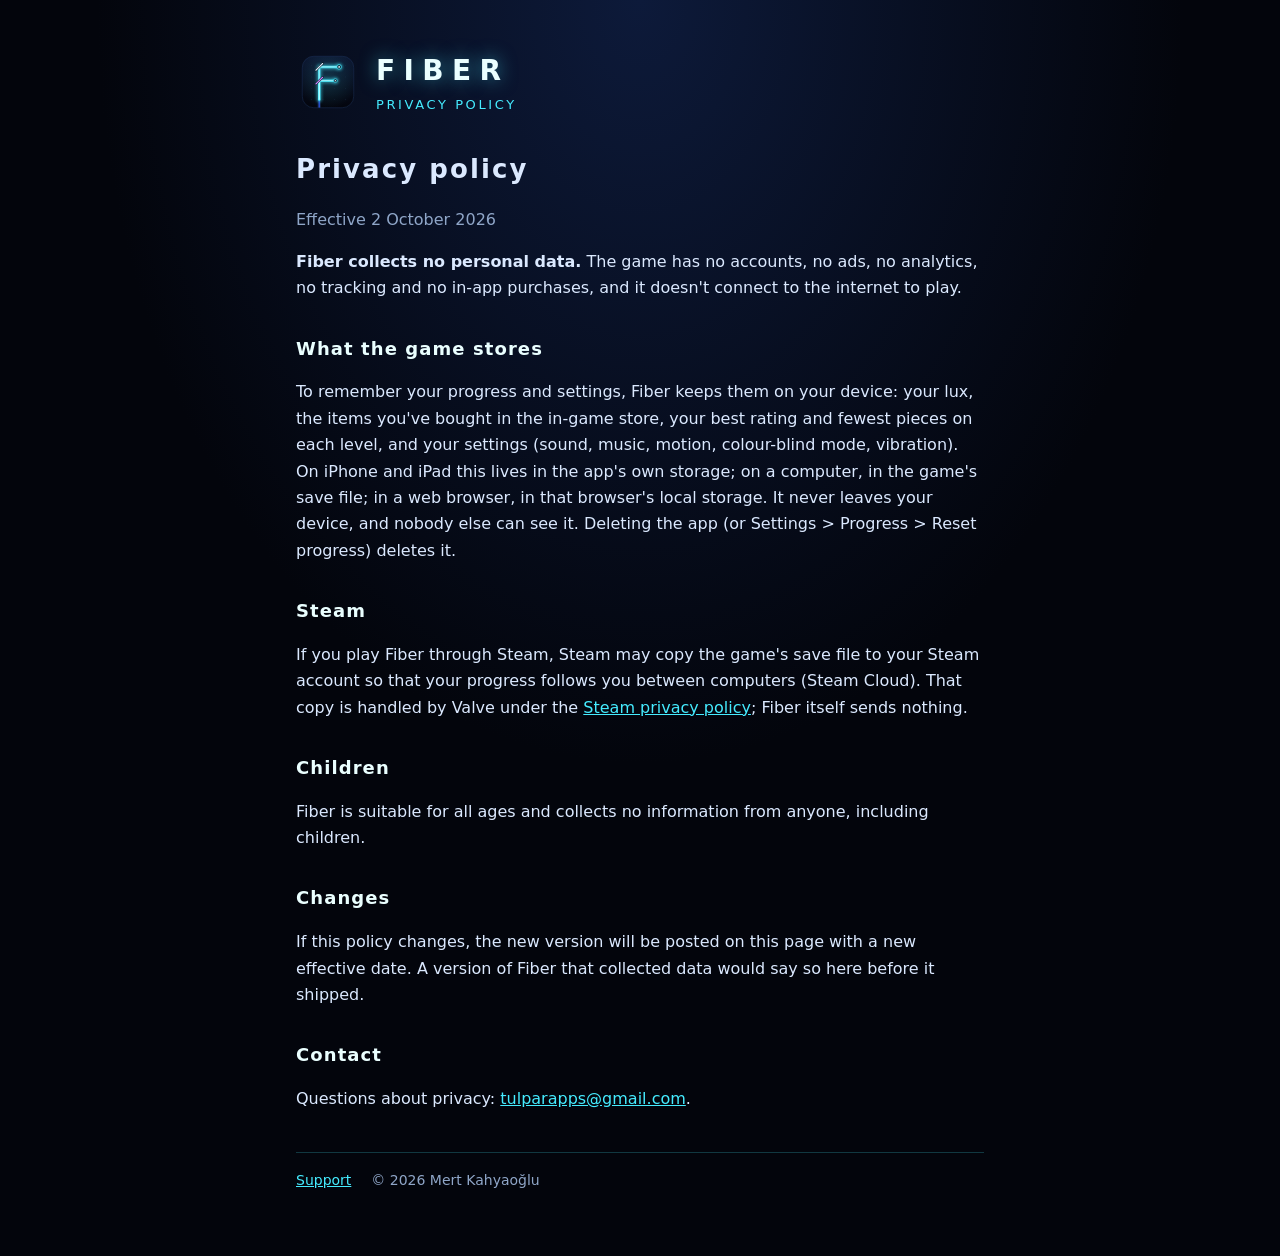
==== privacy.html @ f4a5b6d1 "Support page and privacy policy for Fiber The pages the App Store listing links to: support (an FAQ " ====
<!doctype html>
<html lang="en">
<head>
  <meta charset="utf-8">
  <meta name="viewport" content="width=device-width, initial-scale=1">
  <title>Fiber · Privacy policy</title>
  <meta name="description" content="Fiber collects no personal data.">
  <link rel="icon" href="logo.svg">
  <link rel="stylesheet" href="style.css">
</head>
<body>
<main>
  <header>
    <img src="logo.svg" alt="">
    <div><div class="name">FIBER</div><div class="tag">Privacy policy</div></div>
  </header>

  <h1>Privacy policy</h1>
  <p class="muted">Effective 2 October 2026</p>

  <p><strong>Fiber collects no personal data.</strong> The game has no accounts, no ads, no
  analytics, no tracking and no in-app purchases, and it doesn't connect to the internet to play.</p>

  <h2>What the game stores</h2>
  <p>To remember your progress and settings, Fiber keeps them on your device: your lux, the items
  you've bought in the in-game store, your best rating and fewest pieces on each level, and your
  settings (sound, music, motion, colour-blind mode, vibration). On iPhone and iPad this lives in
  the app's own storage; on a computer, in the game's save file; in a web browser, in that browser's
  local storage. It never leaves your device, and nobody else can see it. Deleting the app (or
  Settings &gt; Progress &gt; Reset progress) deletes it.</p>

  <h2>Steam</h2>
  <p>If you play Fiber through Steam, Steam may copy the game's save file to your Steam account so
  that your progress follows you between computers (Steam Cloud). That copy is handled by Valve
  under the <a href="https://store.steampowered.com/privacy_agreement/">Steam privacy policy</a>;
  Fiber itself sends nothing.</p>

  <h2>Children</h2>
  <p>Fiber is suitable for all ages and collects no information from anyone, including children.</p>

  <h2>Changes</h2>
  <p>If this policy changes, the new version will be posted on this page with a new effective date.
  A version of Fiber that collected data would say so here before it shipped.</p>

  <h2>Contact</h2>
  <p>Questions about privacy: <a href="mailto:tulparapps@gmail.com">tulparapps@gmail.com</a>.</p>

  <nav>
    <a href="index.html">Support</a>
    <span class="muted">© 2026 Mert Kahyaoğlu</span>
  </nav>
</main>
</body>
</html>
---- style.css ----
/* Fiber's support and privacy pages: the game's dark chamber and cyan light, no web fonts or trackers. */
:root {
  color-scheme: dark;
  --bg: #03050c;
  --panel: #0b1328;
  --line: rgba(69, 236, 255, 0.22);
  --text: #dbe9ff;
  --muted: #8fa6c8;
  --accent: #45ecff;
}

* {
  box-sizing: border-box;
}

body {
  margin: 0;
  background: radial-gradient(ellipse at 50% 0%, #0d1a3a 0%, var(--bg) 60%) fixed, var(--bg);
  color: var(--text);
  font: 16px/1.65 system-ui, -apple-system, 'Segoe UI', Roboto, sans-serif;
}

main {
  max-width: 720px;
  margin: 0 auto;
  padding: 48px 16px 64px;
}

header {
  display: flex;
  align-items: center;
  gap: 16px;
  margin-bottom: 32px;
}

header img {
  width: 64px;
  height: 64px;
  border-radius: 14px;
}

header .name {
  font-size: 28px;
  font-weight: 700;
  letter-spacing: 0.3em;
  color: #eaffff;
  text-shadow: 0 0 18px rgba(69, 236, 255, 0.5);
}

header .tag {
  font-size: 13px;
  letter-spacing: 0.2em;
  text-transform: uppercase;
  color: var(--accent);
}

h1 {
  font-size: 26px;
  letter-spacing: 0.08em;
  margin: 0 0 8px;
}

h2 {
  font-size: 18px;
  letter-spacing: 0.06em;
  margin: 32px 0 8px;
  color: #eaffff;
}

p,
li {
  color: var(--text);
}

.muted {
  color: var(--muted);
}

a {
  color: var(--accent);
}

section.card {
  margin-top: 16px;
  padding: 4px 20px 16px;
  border: 1px solid var(--line);
  border-radius: 16px;
  background: rgba(11, 19, 40, 0.7);
}

nav {
  display: flex;
  flex-wrap: wrap;
  gap: 8px 20px;
  margin-top: 40px;
  padding-top: 16px;
  border-top: 1px solid var(--line);
  font-size: 14px;
}
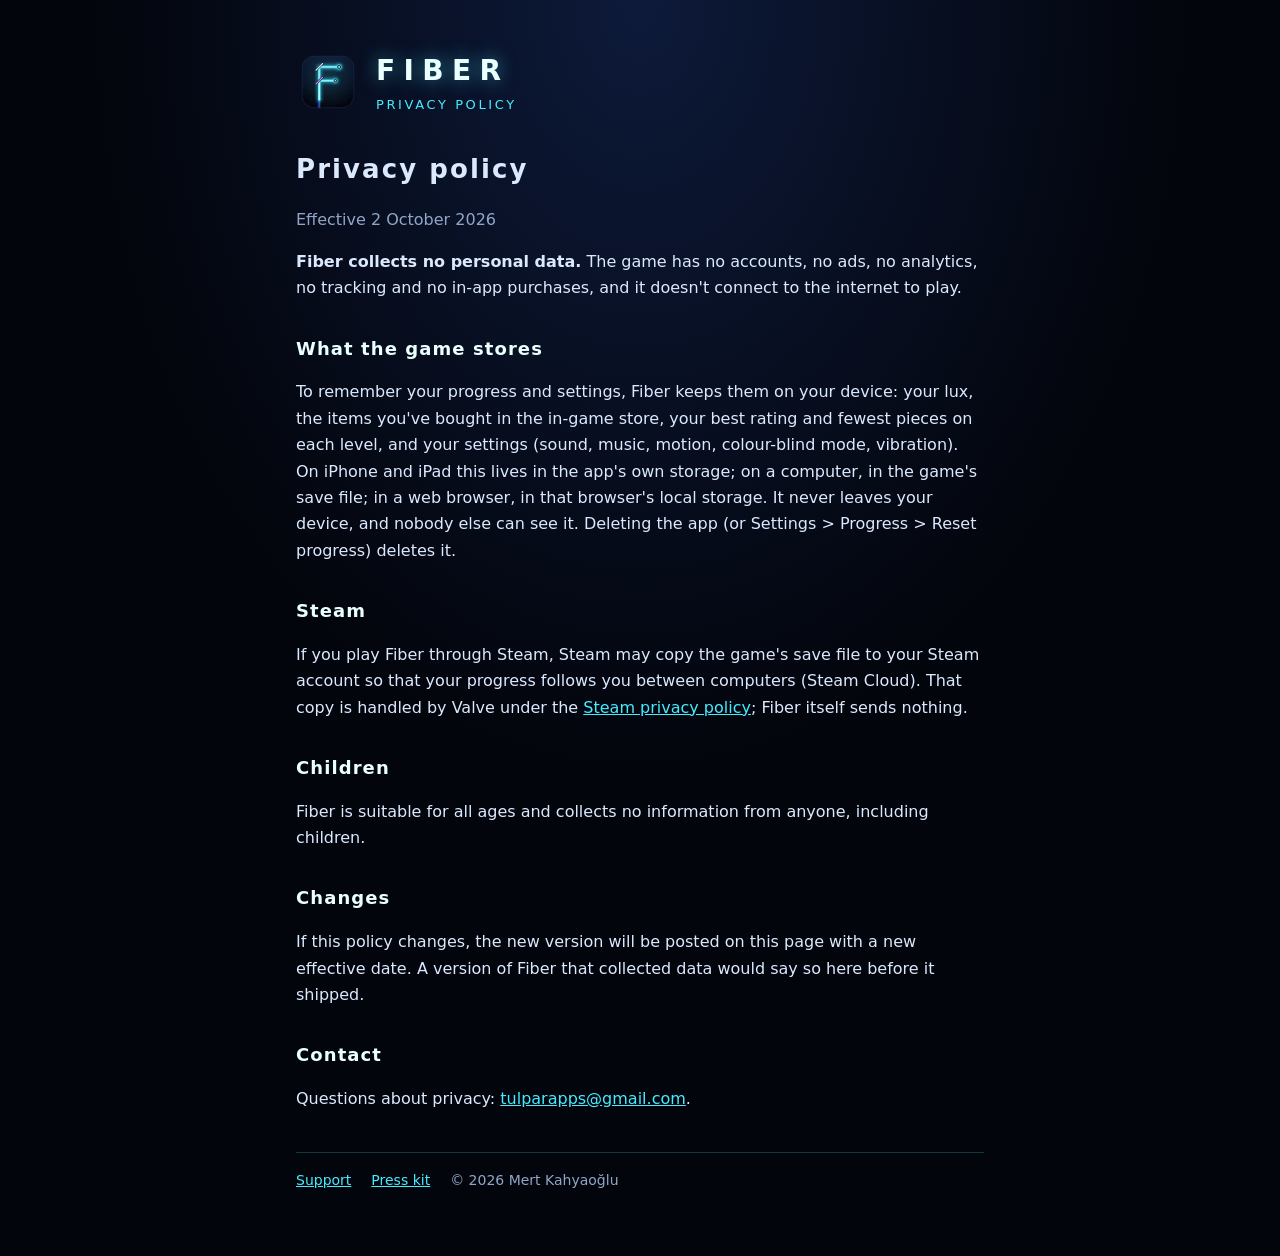
==== commit eb6905f9: "Press kit press/: a factsheet, the trailer and the vertical app preview, the iPhone and iPad screens" ====
--- a/privacy.html
+++ b/privacy.html
@@ -47,6 +47,7 @@
 
   <nav>
     <a href="index.html">Support</a>
+    <a href="press/">Press kit</a>
     <span class="muted">© 2026 Mert Kahyaoğlu</span>
   </nav>
 </main>
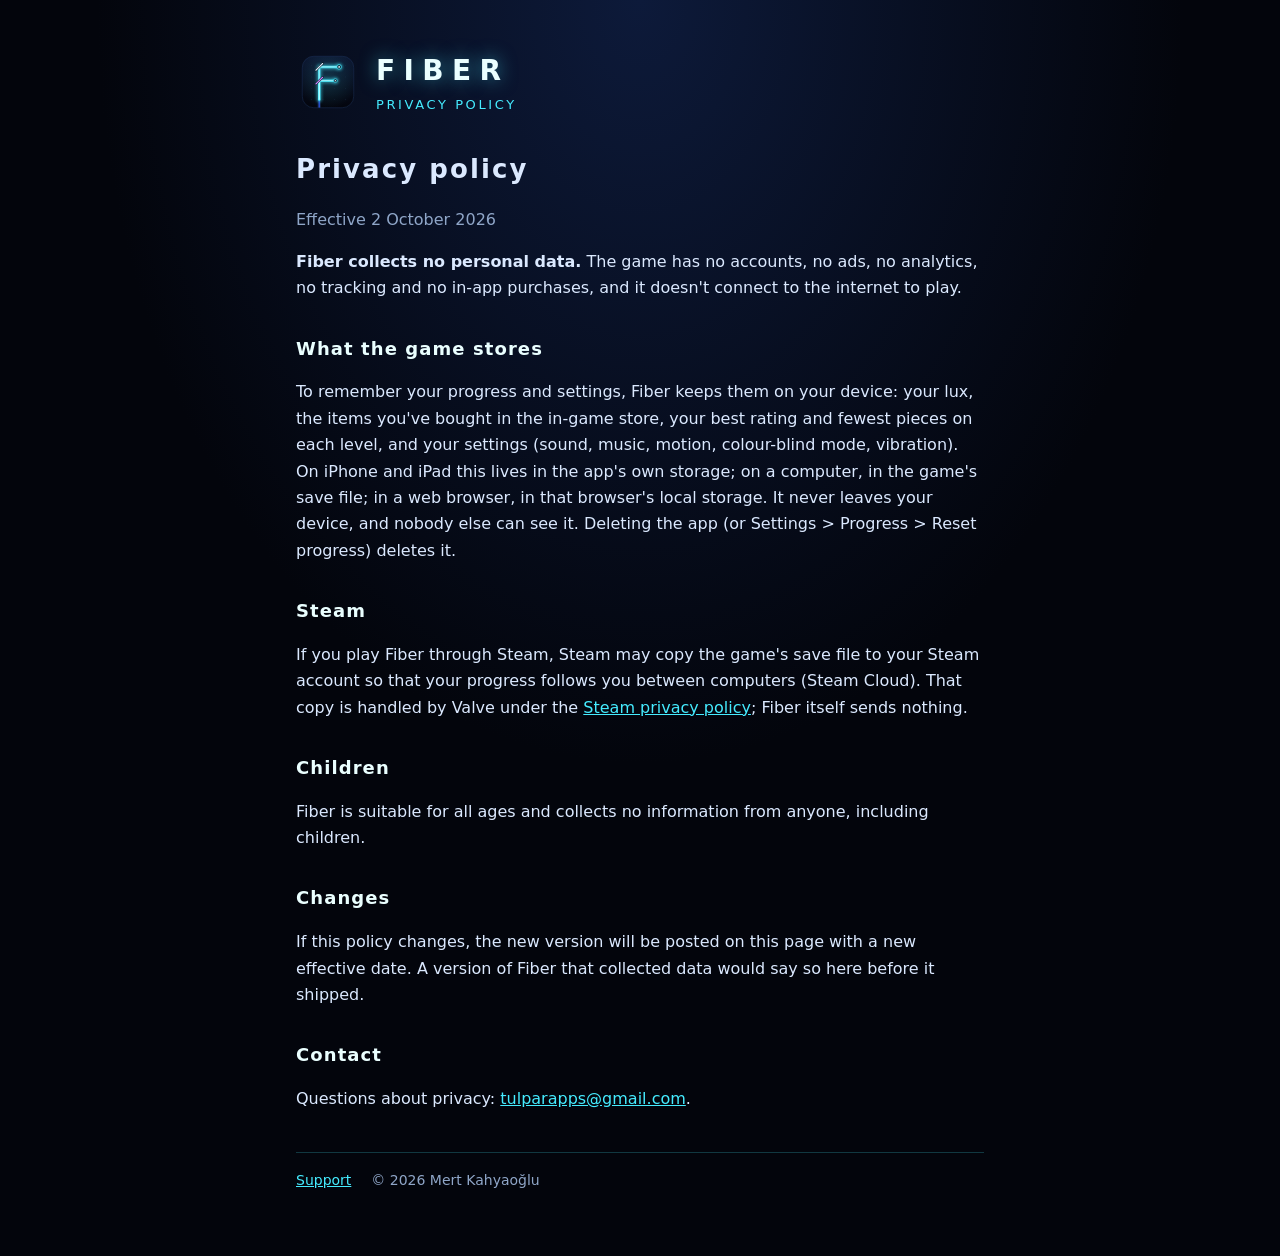
==== commit 97c799ef: "Remove the press kit Co-Authored-By: Claude Opus 5.5 <noreply@anthropic.com>" ====
--- a/privacy.html
+++ b/privacy.html
@@ -47,7 +47,6 @@
 
   <nav>
     <a href="index.html">Support</a>
-    <a href="press/">Press kit</a>
     <span class="muted">© 2026 Mert Kahyaoğlu</span>
   </nav>
 </main>
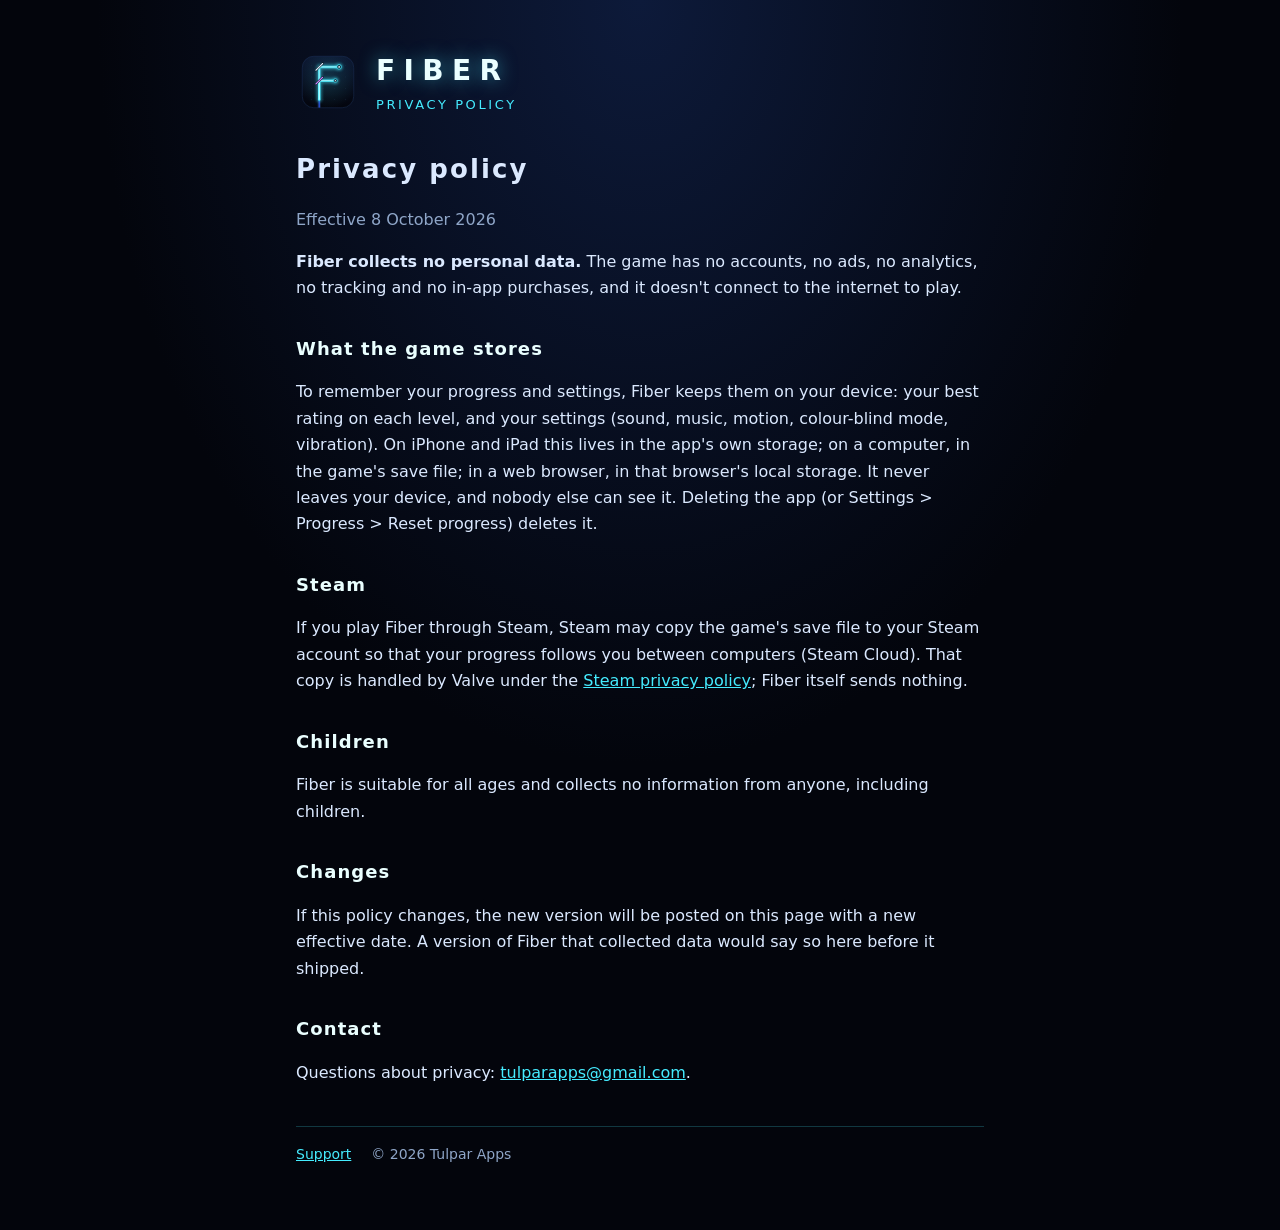
==== commit a8ba8704: "Support and privacy: no lux or store any more, the browser version's storage, Tulpar Apps Co-Authore" ====
--- a/privacy.html
+++ b/privacy.html
@@ -16,15 +16,14 @@
   </header>
 
   <h1>Privacy policy</h1>
-  <p class="muted">Effective 2 October 2026</p>
+  <p class="muted">Effective 8 October 2026</p>
 
   <p><strong>Fiber collects no personal data.</strong> The game has no accounts, no ads, no
   analytics, no tracking and no in-app purchases, and it doesn't connect to the internet to play.</p>
 
   <h2>What the game stores</h2>
-  <p>To remember your progress and settings, Fiber keeps them on your device: your lux, the items
-  you've bought in the in-game store, your best rating and fewest pieces on each level, and your
-  settings (sound, music, motion, colour-blind mode, vibration). On iPhone and iPad this lives in
+  <p>To remember your progress and settings, Fiber keeps them on your device: your best rating on
+  each level, and your settings (sound, music, motion, colour-blind mode, vibration). On iPhone and iPad this lives in
   the app's own storage; on a computer, in the game's save file; in a web browser, in that browser's
   local storage. It never leaves your device, and nobody else can see it. Deleting the app (or
   Settings &gt; Progress &gt; Reset progress) deletes it.</p>
@@ -47,7 +46,7 @@
 
   <nav>
     <a href="index.html">Support</a>
-    <span class="muted">© 2026 Mert Kahyaoğlu</span>
+    <span class="muted">© 2026 Tulpar Apps</span>
   </nav>
 </main>
 </body>
